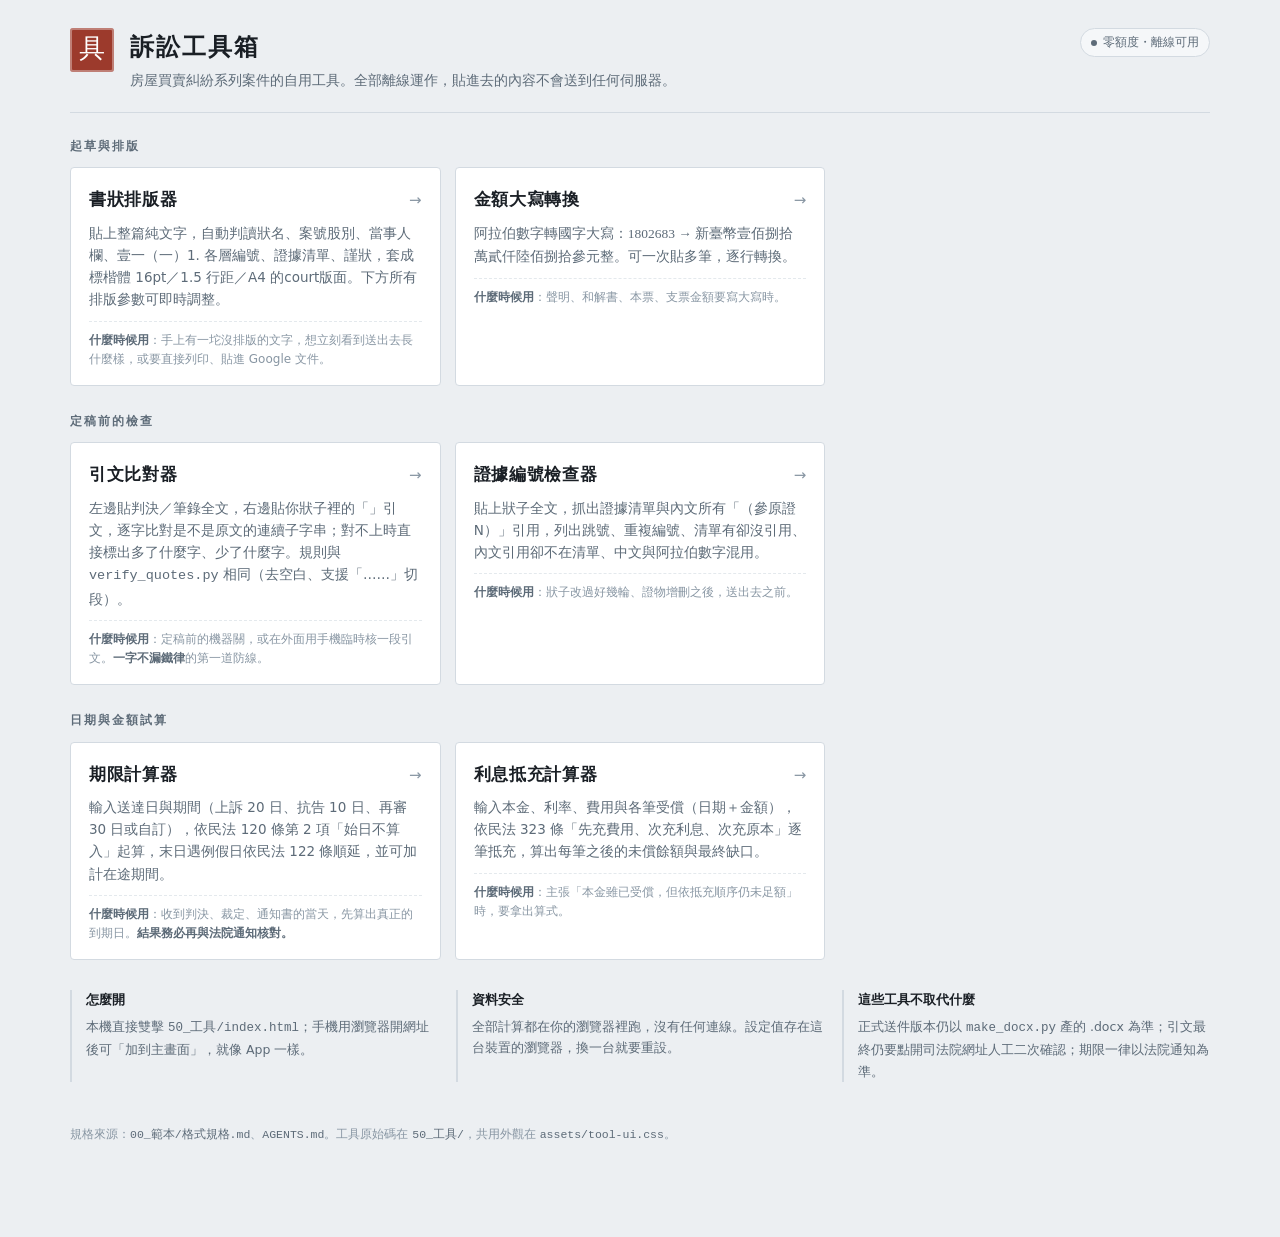
==== index.html @ 7f01a874 "訴訟工具箱：六支離線單檔網頁工具 書狀排版器、引文比對器、證據編號檢查器、期限計算器、利息抵充計算器、 金額大寫轉換。純前端、無相依套件、無連線；共用外觀在 assets/tool-ui.css。  " ====
<!doctype html>
<html lang="zh-Hant">
<head>
<meta charset="utf-8">
<meta name="viewport" content="width=device-width, initial-scale=1">
<title>訴訟工具箱</title>
<link rel="stylesheet" href="assets/tool-ui.css">
<style>
/* 首頁專屬：工具卡片 */
.cards { display: grid; grid-template-columns: repeat(auto-fill, minmax(300px, 1fr)); gap: 14px; }
.card {
  display: flex; flex-direction: column; gap: 8px;
  padding: 18px 18px 16px;
  background: var(--surface); border: 1px solid var(--line); border-radius: 4px;
  text-decoration: none; color: inherit;
  transition: border-color .14s, transform .14s, box-shadow .14s;
}
.card:hover { border-color: var(--accent); transform: translateY(-2px); box-shadow: var(--shadow); }
.card:focus-visible { outline: 2px solid var(--accent); outline-offset: 3px; }
.card .row { display: flex; align-items: baseline; gap: 10px; }
.card h3 { margin: 0; font-size: 17px; font-weight: 700; letter-spacing: .04em; }
.card .arrow { margin-left: auto; color: var(--faint); font-size: 15px; }
.card:hover .arrow { color: var(--accent); }
.card p { margin: 0; font-size: 13.5px; color: var(--muted); line-height: 1.65; }
.card .when {
  margin-top: 2px; padding-top: 9px; border-top: 1px dashed var(--line-soft);
  font-size: 12px; color: var(--faint); line-height: 1.6;
}
.card .when b { color: var(--muted); font-weight: 600; }
.sect-label {
  font-size: 11.5px; font-weight: 700; letter-spacing: .18em; color: var(--muted);
  margin: 26px 0 12px;
}
.sect-label:first-of-type { margin-top: 0; }
.notes { margin-top: 30px; display: grid; grid-template-columns: repeat(auto-fit, minmax(260px, 1fr)); gap: 18px; }
.note-box { border-left: 2px solid var(--line); padding-left: 14px; }
.note-box h4 { margin: 0 0 5px; font-size: 13px; }
.note-box p { margin: 0; font-size: 12.5px; color: var(--muted); line-height: 1.7; }
</style>
</head>
<body>
<div class="wrap">

<header class="top">
  <span class="seal">具</span>
  <div>
    <h1>訴訟工具箱</h1>
    <p>房屋買賣糾紛系列案件的自用工具。全部離線運作，貼進去的內容不會送到任何伺服器。</p>
  </div>
  <div class="spacer"></div>
  <span class="chip"><span class="dot"></span>零額度・離線可用</span>
</header>

<div class="sect-label">起草與排版</div>
<div class="cards">

  <a class="card" href="書狀排版器.html">
    <div class="row"><h3>書狀排版器</h3><span class="arrow">→</span></div>
    <p>貼上整篇純文字，自動判讀狀名、案號股別、當事人欄、壹一（一）1. 各層編號、證據清單、謹狀，套成標楷體 16pt／1.5 行距／A4 的court版面。下方所有排版參數可即時調整。</p>
    <div class="when"><b>什麼時候用</b>：手上有一坨沒排版的文字，想立刻看到送出去長什麼樣，或要直接列印、貼進 Google 文件。</div>
  </a>

  <a class="card" href="金額大寫轉換.html">
    <div class="row"><h3>金額大寫轉換</h3><span class="arrow">→</span></div>
    <p>阿拉伯數字轉國字大寫：<span style="font-family:var(--kai)">1802683 → 新臺幣壹佰捌拾萬貳仟陸佰捌拾參元整</span>。可一次貼多筆，逐行轉換。</p>
    <div class="when"><b>什麼時候用</b>：聲明、和解書、本票、支票金額要寫大寫時。</div>
  </a>

</div>

<div class="sect-label">定稿前的檢查</div>
<div class="cards">

  <a class="card" href="引文比對器.html">
    <div class="row"><h3>引文比對器</h3><span class="arrow">→</span></div>
    <p>左邊貼判決／筆錄全文，右邊貼你狀子裡的「」引文，逐字比對是不是原文的連續子字串；對不上時直接標出多了什麼字、少了什麼字。規則與 <code>verify_quotes.py</code> 相同（去空白、支援「……」切段）。</p>
    <div class="when"><b>什麼時候用</b>：定稿前的機器關，或在外面用手機臨時核一段引文。<b>一字不漏鐵律</b>的第一道防線。</div>
  </a>

  <a class="card" href="證據編號檢查器.html">
    <div class="row"><h3>證據編號檢查器</h3><span class="arrow">→</span></div>
    <p>貼上狀子全文，抓出證據清單與內文所有「（參原證N）」引用，列出跳號、重複編號、清單有卻沒引用、內文引用卻不在清單、中文與阿拉伯數字混用。</p>
    <div class="when"><b>什麼時候用</b>：狀子改過好幾輪、證物增刪之後，送出去之前。</div>
  </a>

</div>

<div class="sect-label">日期與金額試算</div>
<div class="cards">

  <a class="card" href="期限計算器.html">
    <div class="row"><h3>期限計算器</h3><span class="arrow">→</span></div>
    <p>輸入送達日與期間（上訴 20 日、抗告 10 日、再審 30 日或自訂），依民法 120 條第 2 項「始日不算入」起算，末日遇例假日依民法 122 條順延，並可加計在途期間。</p>
    <div class="when"><b>什麼時候用</b>：收到判決、裁定、通知書的當天，先算出真正的到期日。<b>結果務必再與法院通知核對。</b></div>
  </a>

  <a class="card" href="利息抵充計算器.html">
    <div class="row"><h3>利息抵充計算器</h3><span class="arrow">→</span></div>
    <p>輸入本金、利率、費用與各筆受償（日期＋金額），依民法 323 條「先充費用、次充利息、次充原本」逐筆抵充，算出每筆之後的未償餘額與最終缺口。</p>
    <div class="when"><b>什麼時候用</b>：主張「本金雖已受償，但依抵充順序仍未足額」時，要拿出算式。</div>
  </a>

</div>

<div class="notes">
  <div class="note-box">
    <h4>怎麼開</h4>
    <p>本機直接雙擊 <code>50_工具/index.html</code>；手機用瀏覽器開網址後可「加到主畫面」，就像 App 一樣。</p>
  </div>
  <div class="note-box">
    <h4>資料安全</h4>
    <p>全部計算都在你的瀏覽器裡跑，沒有任何連線。設定值存在這台裝置的瀏覽器，換一台就要重設。</p>
  </div>
  <div class="note-box">
    <h4>這些工具不取代什麼</h4>
    <p>正式送件版本仍以 <code>make_docx.py</code> 產的 .docx 為準；引文最終仍要點開司法院網址人工二次確認；期限一律以法院通知為準。</p>
  </div>
</div>

<footer class="foot" style="margin-top:36px">
  規格來源：<code>00_範本/格式規格.md</code>、<code>AGENTS.md</code>。工具原始碼在 <code>50_工具/</code>，共用外觀在 <code>assets/tool-ui.css</code>。
</footer>

</div>
</body>
</html>
---- assets/tool-ui.css ----
/* ─────────────────────────────────────────────────────────────
   tool-ui.css — 50_工具/ 全部網頁工具的共用外觀
   改這一支，所有工具一起變。工具自己的特有樣式寫在各自的 <style>。
   ───────────────────────────────────────────────────────────── */

*, *::before, *::after { box-sizing: border-box; }
html { -webkit-text-size-adjust: 100%; }
body { margin: 0; }
button, input, select, textarea { font: inherit; color: inherit; }

:root {
  --ground:      #ECEFF2;
  --surface:     #FFFFFF;
  --surface-2:   #F5F7F9;
  --ink:         #1A1F25;
  --muted:       #5D6B78;
  --faint:       #8896A3;
  --line:        #D3DAE1;
  --line-soft:   #E4E9ED;
  --accent:      #23486B;
  --accent-ink:  #FFFFFF;
  --accent-soft: #E2EAF3;
  --seal:        #9C3A2C;
  --seal-soft:   #F3E2DE;
  --good:        #1F6B4A;
  --good-soft:   #DFEFE6;
  --paper:       #FFFFFF;
  --paper-ink:   #14171A;
  --paper-edge:  #C9D1D8;
  --shadow:      0 1px 2px rgba(20,30,45,.06), 0 12px 32px rgba(20,30,45,.10);
  --ui: "Noto Sans TC", "PingFang TC", "Microsoft JhengHei", "Hiragino Sans", system-ui, sans-serif;
  --kai: "DFKai-SB", "標楷體", "BiauKai", "Kaiti TC", "STKaiti", "楷体", serif;
  --mono: ui-monospace, "SF Mono", Menlo, Consolas, "Noto Sans Mono", monospace;
}

@media (prefers-color-scheme: dark) {
  :root {
    --ground: #12161A; --surface: #1A2027; --surface-2: #212932;
    --ink: #E5EAEF; --muted: #9BA8B4; --faint: #7A8794;
    --line: #2B343E; --line-soft: #232B34;
    --accent: #8AB2DC; --accent-ink: #101820; --accent-soft: #1E2B39;
    --seal: #E08A76; --seal-soft: #33221E;
    --good: #6FCB9F; --good-soft: #17291F;
    --paper-edge: #39424C;
    --shadow: 0 1px 2px rgba(0,0,0,.4), 0 14px 36px rgba(0,0,0,.45);
  }
}
:root[data-theme="dark"] {
  --ground: #12161A; --surface: #1A2027; --surface-2: #212932;
  --ink: #E5EAEF; --muted: #9BA8B4; --faint: #7A8794;
  --line: #2B343E; --line-soft: #232B34;
  --accent: #8AB2DC; --accent-ink: #101820; --accent-soft: #1E2B39;
  --seal: #E08A76; --seal-soft: #33221E;
  --good: #6FCB9F; --good-soft: #17291F;
  --paper-edge: #39424C;
  --shadow: 0 1px 2px rgba(0,0,0,.4), 0 14px 36px rgba(0,0,0,.45);
}
:root[data-theme="light"] {
  --ground: #ECEFF2; --surface: #FFFFFF; --surface-2: #F5F7F9;
  --ink: #1A1F25; --muted: #5D6B78; --faint: #8896A3;
  --line: #D3DAE1; --line-soft: #E4E9ED;
  --accent: #23486B; --accent-ink: #FFFFFF; --accent-soft: #E2EAF3;
  --seal: #9C3A2C; --seal-soft: #F3E2DE;
  --good: #1F6B4A; --good-soft: #DFEFE6;
  --paper-edge: #C9D1D8;
  --shadow: 0 1px 2px rgba(20,30,45,.06), 0 12px 32px rgba(20,30,45,.10);
}

body {
  background: var(--ground); color: var(--ink);
  font-family: var(--ui); font-size: 15px; line-height: 1.6;
}
.wrap { max-width: 1180px; margin: 0 auto; padding: 0 20px 96px; }
.wrap.narrow { max-width: 860px; }

/* ── 頁首 ───────────────────────────────────────────────── */
header.top {
  display: flex; align-items: flex-start; gap: 16px;
  padding: 28px 0 20px; margin-bottom: 24px;
  border-bottom: 1px solid var(--line);
}
.seal {
  flex: none; width: 44px; height: 44px; border-radius: 3px;
  background: var(--seal); color: #fff; display: grid; place-items: center;
  font-family: var(--kai); font-size: 26px; line-height: 1; padding-bottom: 2px;
  box-shadow: inset 0 0 0 2px rgba(255,255,255,.35);
  text-decoration: none;
}
a.seal:hover { filter: brightness(1.1); }
.top h1 { margin: 0; font-size: 24px; letter-spacing: .08em; font-weight: 700; }
.top p { margin: 4px 0 0; color: var(--muted); font-size: 13.5px; }
.top .spacer { flex: 1; }
.back {
  font-size: 12.5px; color: var(--muted); text-decoration: none;
  border: 1px solid var(--line); border-radius: 999px; padding: 4px 12px;
  white-space: nowrap;
}
.back:hover { color: var(--ink); border-color: var(--faint); }

.chip {
  display: inline-flex; align-items: center; gap: 6px;
  padding: 4px 10px; border-radius: 999px;
  background: var(--surface-2); border: 1px solid var(--line);
  font-size: 12px; color: var(--muted);
}
.chip.warn { background: var(--seal-soft); border-color: var(--seal); color: var(--seal); }
.chip.ok   { background: var(--good-soft); border-color: var(--good); color: var(--good); }
.chip .dot { width: 6px; height: 6px; border-radius: 50%; background: currentColor; }

/* ── 面板 ───────────────────────────────────────────────── */
section.panel {
  background: var(--surface); border: 1px solid var(--line);
  border-radius: 4px; margin-bottom: 22px;
}
.panel > h2 {
  margin: 0; padding: 13px 18px;
  font-size: 12px; font-weight: 700; letter-spacing: .18em; color: var(--muted);
  border-bottom: 1px solid var(--line-soft);
  display: flex; align-items: center; gap: 8px 12px; flex-wrap: wrap;
}
.panel > h2 .t { white-space: nowrap; }
.panel > h2 .note { font-weight: 400; letter-spacing: normal; font-size: 12px; color: var(--faint); }
.panel > h2 .spacer { flex: 1; }
.panel .body { padding: 18px; }

/* ── 表單元件 ───────────────────────────────────────────── */
.ta, .in {
  width: 100%; padding: 10px 12px;
  background: var(--surface-2); border: 1px solid var(--line); border-radius: 3px;
  outline: none;
}
.ta { min-height: 150px; resize: vertical; font-family: var(--kai); font-size: 16px; line-height: 1.8; }
.ta.mono { font-family: var(--mono); font-size: 13px; line-height: 1.7; }
.ta:focus, .in:focus, select:focus, input:focus {
  border-color: var(--accent); box-shadow: 0 0 0 3px var(--accent-soft);
}
.ta::placeholder, .in::placeholder { color: var(--faint); font-family: var(--ui); font-size: 14px; }

.toolbar { display: flex; flex-wrap: wrap; gap: 8px; align-items: center; }
.toolbar .spacer { flex: 1; }
button {
  padding: 7px 14px; border-radius: 3px; cursor: pointer;
  background: var(--surface); border: 1px solid var(--line); color: var(--ink);
  font-size: 13.5px; transition: background .12s, border-color .12s;
}
button:hover { background: var(--surface-2); border-color: var(--faint); }
button:focus-visible { outline: 2px solid var(--accent); outline-offset: 2px; }
button.primary { background: var(--accent); border-color: var(--accent); color: var(--accent-ink); font-weight: 600; }
button.primary:hover { filter: brightness(1.08); }
button.ghost { background: transparent; border-color: transparent; color: var(--muted); }
button.ghost:hover { color: var(--ink); background: var(--surface-2); }

.stats { display: flex; flex-wrap: wrap; gap: 6px 18px; color: var(--muted); font-size: 12.5px; margin-top: 12px; }
.stats b { font-family: var(--mono); font-variant-numeric: tabular-nums; font-weight: 600; color: var(--ink); }

/* ── 設定／欄位群組 ─────────────────────────────────────── */
.groups { display: grid; grid-template-columns: repeat(auto-fit, minmax(280px, 1fr)); }
.group { padding: 18px; border-right: 1px solid var(--line-soft); border-bottom: 1px solid var(--line-soft); }
.group h3 { margin: 0 0 14px; font-size: 11.5px; font-weight: 700; letter-spacing: .16em; color: var(--accent); }
.field { display: grid; grid-template-columns: 1fr auto; align-items: center; gap: 10px; margin-bottom: 9px; }
.field > label { font-size: 13.5px; color: var(--muted); display: flex; align-items: baseline; gap: 6px; }
.field .spec { font-size: 11px; color: var(--faint); font-family: var(--mono); }
.field.off .spec { color: var(--seal); }
.field input[type="number"], .field input[type="text"], .field input[type="date"], .field select {
  width: 108px; padding: 5px 8px; text-align: right;
  background: var(--surface-2); border: 1px solid var(--line); border-radius: 3px;
  font-family: var(--mono); font-size: 13px; font-variant-numeric: tabular-nums;
}
.field select, .field input[type="text"], .field input[type="date"] {
  width: 156px; text-align: left; font-family: var(--ui); font-size: 12.5px;
}
.field.wide { grid-template-columns: 1fr; }
.field.wide input, .field.wide select, .field.wide textarea { width: 100%; }
.field textarea {
  width: 100%; min-height: 62px; padding: 7px 9px; resize: vertical;
  background: var(--surface-2); border: 1px solid var(--line); border-radius: 3px;
  font-family: var(--mono); font-size: 12px; line-height: 1.6;
}
.check { display: flex; align-items: flex-start; gap: 9px; margin-bottom: 10px; font-size: 13.5px; color: var(--muted); cursor: pointer; }
.check input { margin: 3px 0 0; accent-color: var(--accent); width: 15px; height: 15px; flex: none; }
.check span small { display: block; color: var(--faint); font-size: 11.5px; line-height: 1.5; }
.hint { font-size: 11.5px; color: var(--faint); line-height: 1.6; margin: 10px 0 0; }

/* ── 結果呈現 ───────────────────────────────────────────── */
.empty { color: var(--faint); text-align: center; padding: 56px 20px; font-size: 14px; }
.result { border-left: 3px solid var(--line); padding: 12px 16px; margin-bottom: 12px; background: var(--surface-2); border-radius: 0 3px 3px 0; }
.result.pass { border-left-color: var(--good); background: var(--good-soft); }
.result.fail { border-left-color: var(--seal); background: var(--seal-soft); }
.result h4 { margin: 0 0 6px; font-size: 14px; display: flex; align-items: center; gap: 8px; }
.result .quote { font-family: var(--kai); font-size: 15.5px; line-height: 1.8; word-break: break-word; }
.result .meta { font-size: 12px; color: var(--muted); margin-top: 6px; }

.tbl { width: 100%; border-collapse: collapse; font-size: 13.5px; }
.tbl th, .tbl td { padding: 7px 10px; border-bottom: 1px solid var(--line-soft); text-align: left; }
.tbl th { font-size: 11.5px; letter-spacing: .1em; color: var(--muted); font-weight: 700; white-space: nowrap; }
.tbl td.num, .tbl th.num { text-align: right; font-family: var(--mono); font-variant-numeric: tabular-nums; }
.tbl tr:last-child td { border-bottom: none; }
.tbl tr.total td { font-weight: 700; border-top: 2px solid var(--line); }
.scroll-x { overflow-x: auto; }

.tag { display: inline-block; padding: 1px 7px; border-radius: 3px; font-size: 11.5px; background: var(--accent-soft); color: var(--accent); }
.tag.bad { background: var(--seal-soft); color: var(--seal); }
.tag.good { background: var(--good-soft); color: var(--good); }

ins { background: var(--good-soft); color: var(--good); text-decoration: none; padding: 0 1px; }
del { background: var(--seal-soft); color: var(--seal); padding: 0 1px; }

footer.foot { color: var(--faint); font-size: 12px; line-height: 1.8; padding-top: 6px; }
footer.foot code { font-family: var(--mono); font-size: 11.5px; color: var(--muted); }
footer.foot a { color: var(--muted); }

.toast {
  position: fixed; left: 50%; bottom: 28px; transform: translateX(-50%) translateY(12px);
  background: var(--ink); color: var(--ground);
  padding: 9px 18px; border-radius: 3px; font-size: 13.5px;
  opacity: 0; pointer-events: none; transition: opacity .18s, transform .18s; z-index: 50;
}
.toast.show { opacity: 1; transform: translateX(-50%) translateY(0); }

@media (prefers-reduced-motion: reduce) { * { transition: none !important; } }

@media (max-width: 640px) {
  .wrap { padding: 0 12px 64px; }
  header.top { flex-wrap: wrap; }
  .group { border-right: none; }
}

@media print {
  body { background: #fff; }
  .wrap { max-width: none; padding: 0; }
  header.top, .toolbar, .toast, footer.foot { display: none !important; }
  section.panel { border: none; margin: 0; background: #fff; }
}
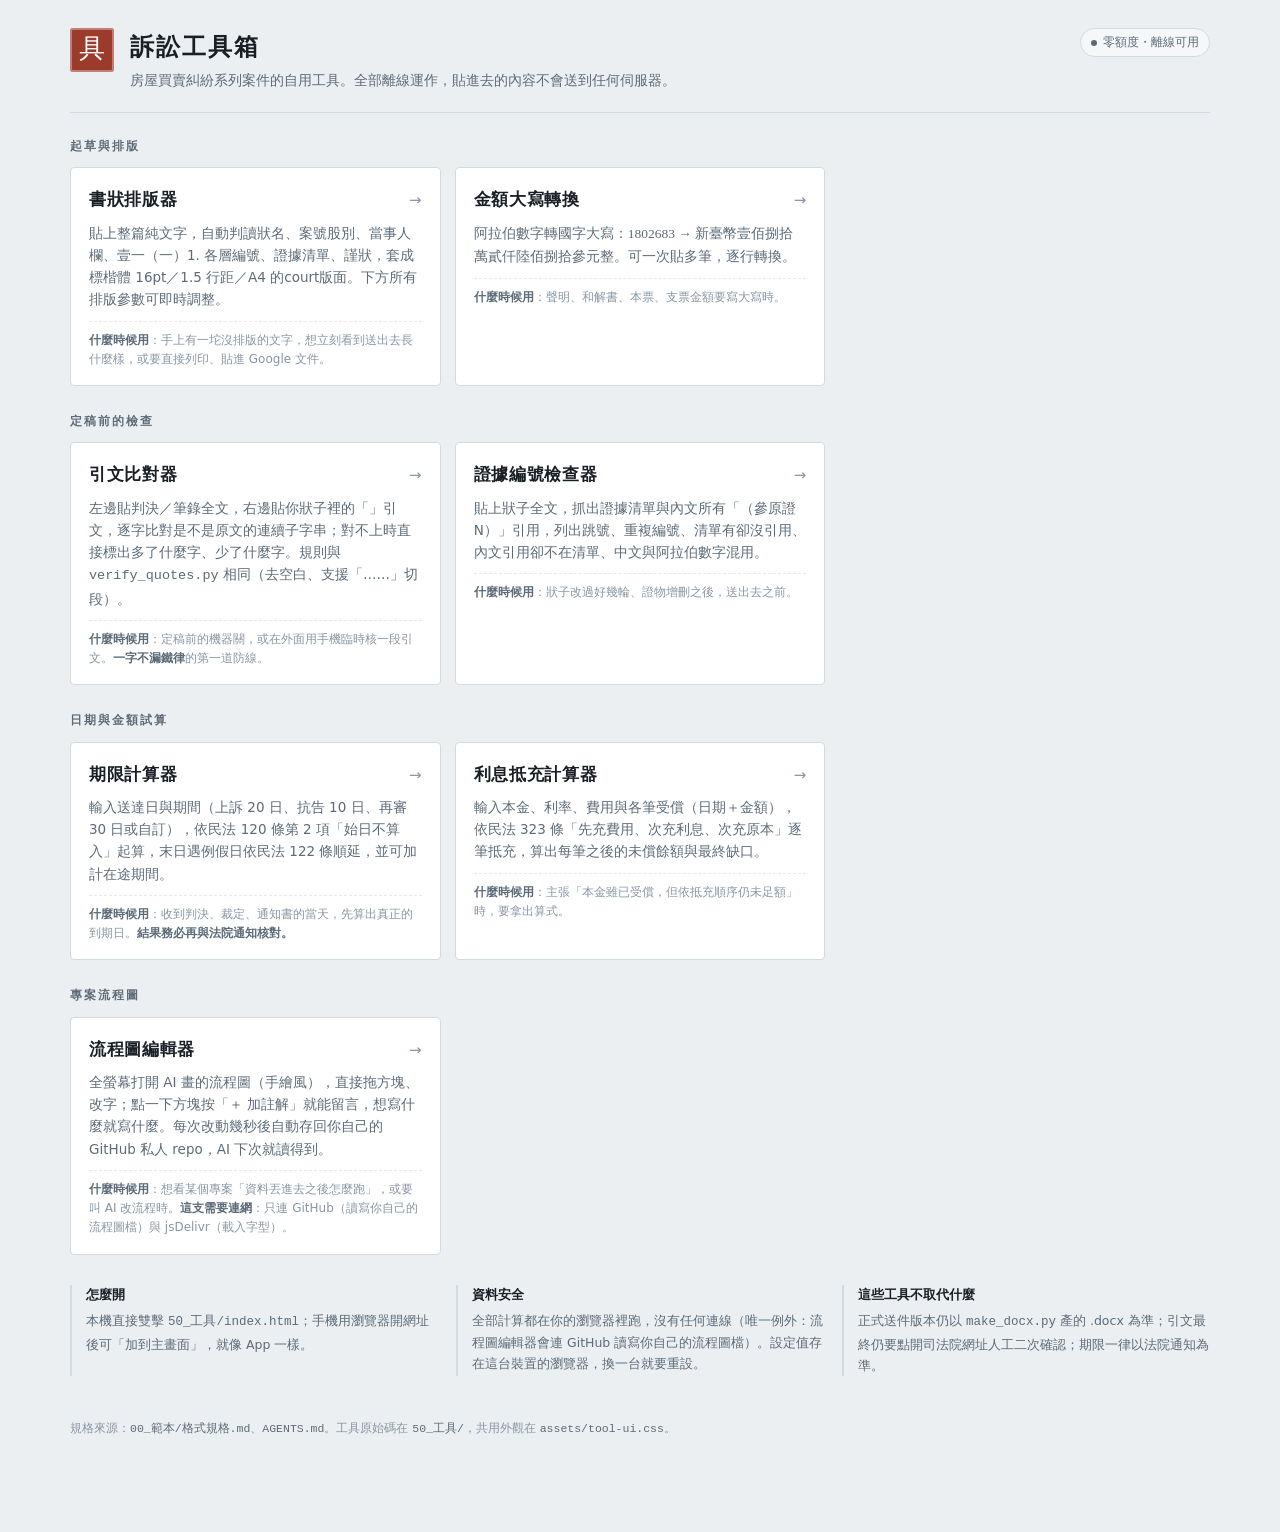
==== commit 6916a121: "新增流程圖編輯器（Excalidraw 全螢幕編輯、加註解、自動存回 GitHub） Co-Authored-By: Claude Opus 5.5 <noreply@anthropic.com> C" ====
--- a/index.html
+++ b/index.html
@@ -102,6 +102,17 @@
 
 </div>
 
+<div class="sect-label">專案流程圖</div>
+<div class="cards">
+
+  <a class="card" href="流程圖編輯器/">
+    <div class="row"><h3>流程圖編輯器</h3><span class="arrow">→</span></div>
+    <p>全螢幕打開 AI 畫的流程圖（手繪風），直接拖方塊、改字；點一下方塊按「＋ 加註解」就能留言，想寫什麼就寫什麼。每次改動幾秒後自動存回你自己的 GitHub 私人 repo，AI 下次就讀得到。</p>
+    <div class="when"><b>什麼時候用</b>：想看某個專案「資料丟進去之後怎麼跑」，或要叫 AI 改流程時。<b>這支需要連網</b>：只連 GitHub（讀寫你自己的流程圖檔）與 jsDelivr（載入字型）。</div>
+  </a>
+
+</div>
+
 <div class="notes">
   <div class="note-box">
     <h4>怎麼開</h4>
@@ -109,7 +120,7 @@
   </div>
   <div class="note-box">
     <h4>資料安全</h4>
-    <p>全部計算都在你的瀏覽器裡跑，沒有任何連線。設定值存在這台裝置的瀏覽器，換一台就要重設。</p>
+    <p>全部計算都在你的瀏覽器裡跑，沒有任何連線（唯一例外：流程圖編輯器會連 GitHub 讀寫你自己的流程圖檔）。設定值存在這台裝置的瀏覽器，換一台就要重設。</p>
   </div>
   <div class="note-box">
     <h4>這些工具不取代什麼</h4>
